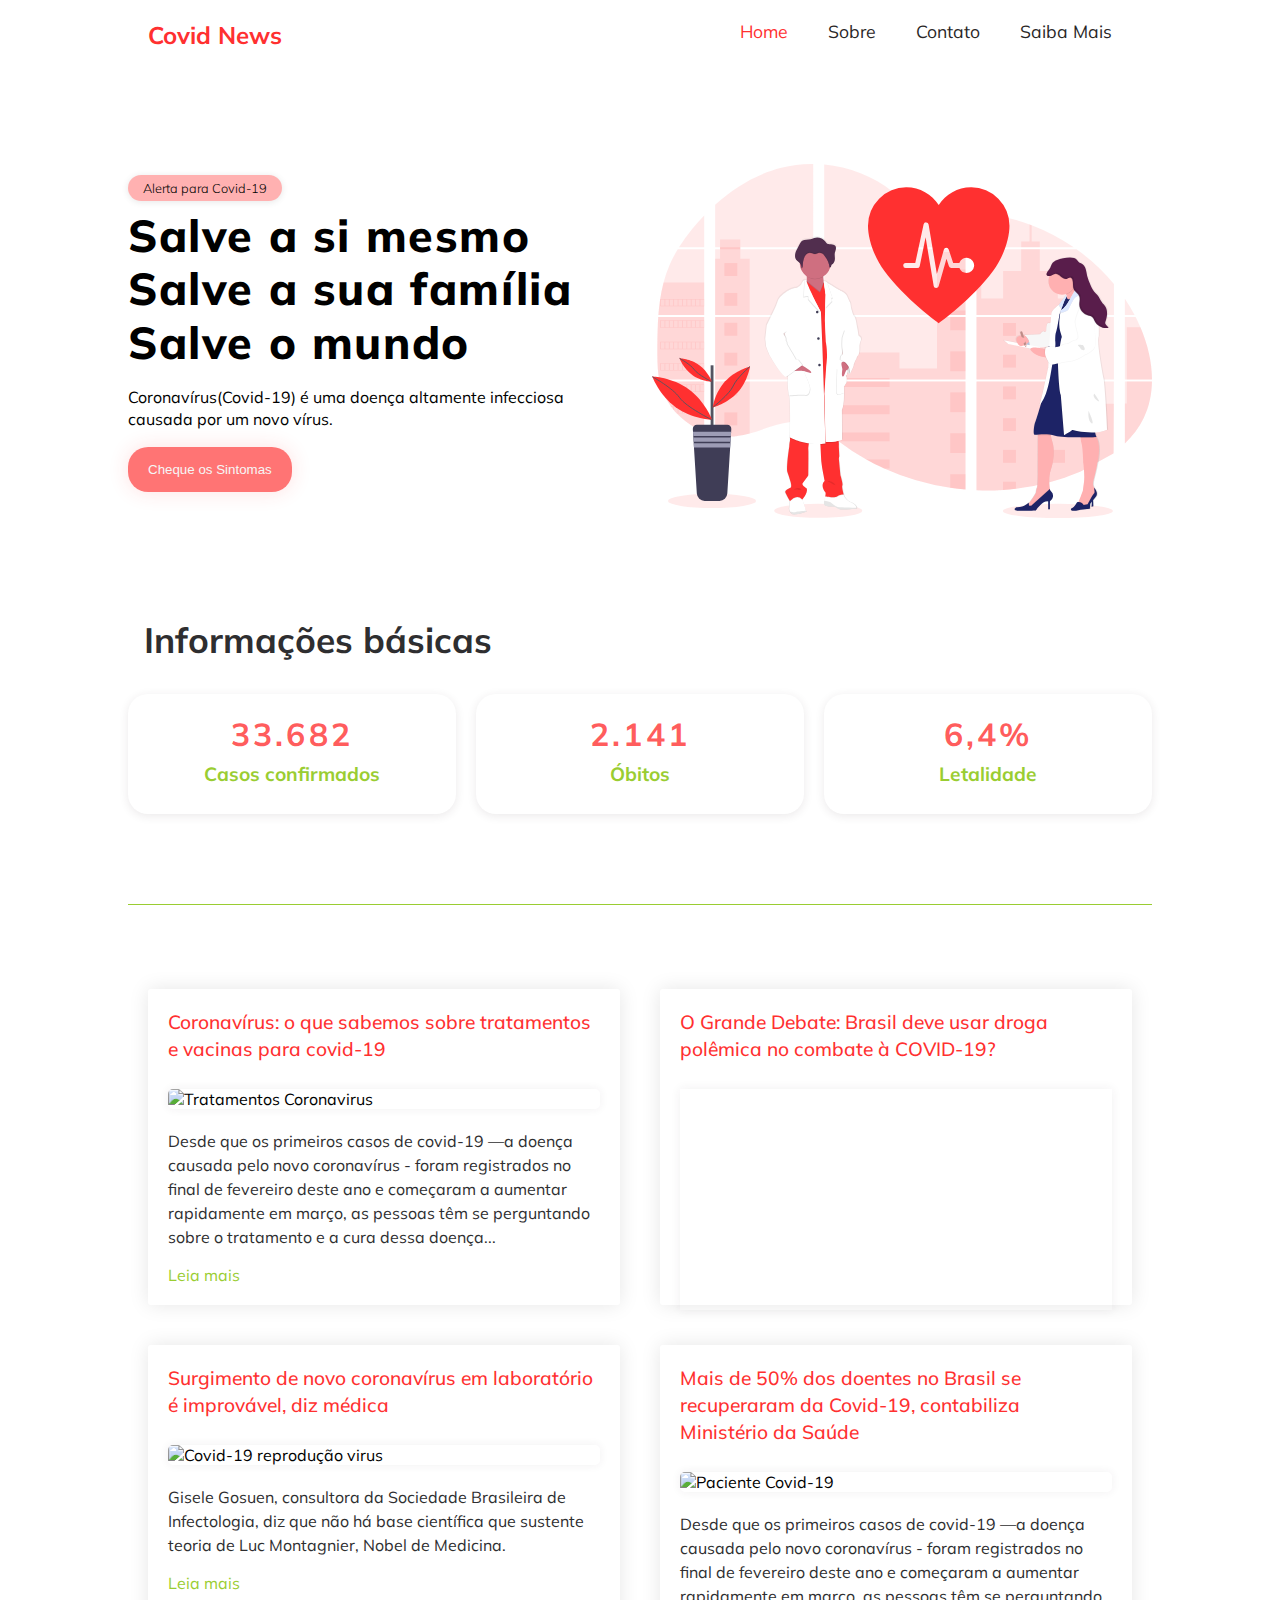
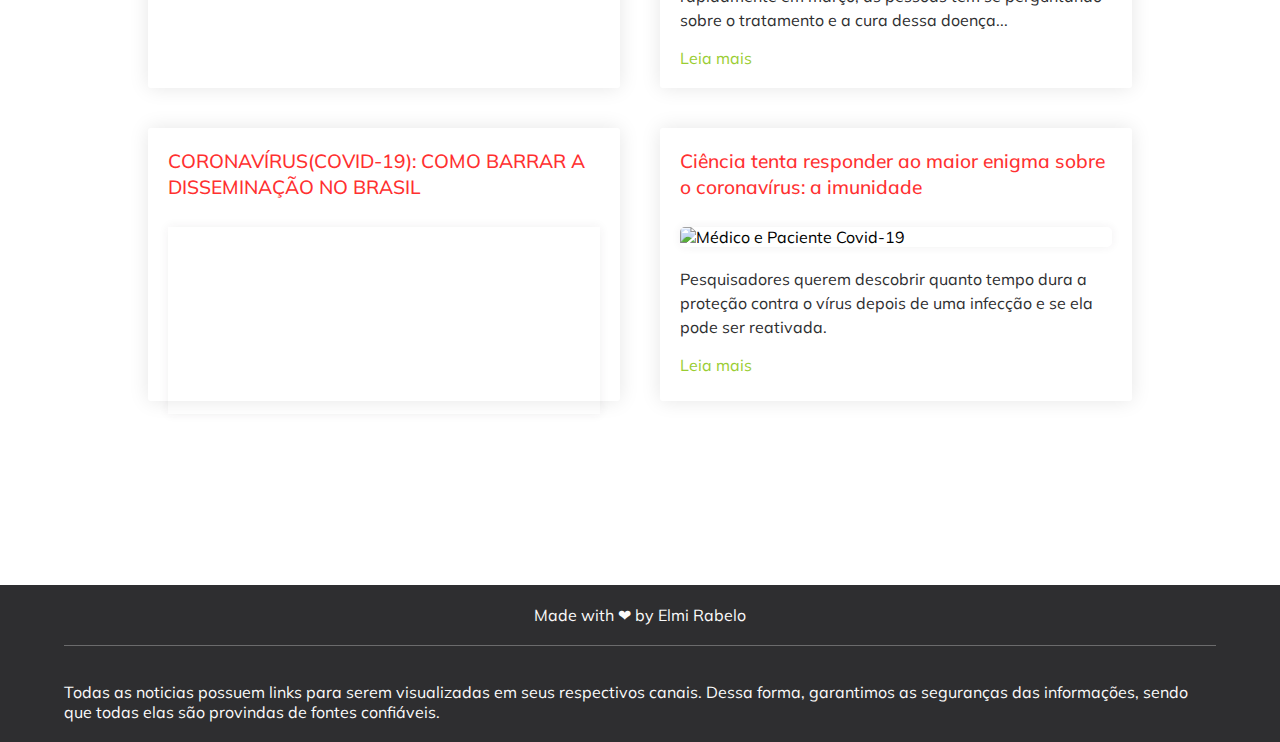
==== index.html @ d10ddb3e "Primeira versão do site completa" ====
<!DOCTYPE html>
<html lang="en">

<head>
  <meta charset="UTF-8">
  <meta name="viewport" content="width=device-width, initial-scale=1.0">
  <link href="https://fonts.googleapis.com/css2?family=Muli:wght@300;400;500;700;800;900&display=swap" rel="stylesheet">
  <link rel="stylesheet" href="styles/styles.css">
  <title>Covid News | Se informe com a verdade</title>
</head>

<body>
  <header>
    <h1>Covid News</h1>
    <nav>
      <ul>
        <li>
          <a href="index.html" class="selected">Home</a>
        </li>
        <li>
          <a href="about.html">Sobre</a>
        </li>
        <li>
          <a href="contact.html">Contato</a>
        </li>
        <li>
          <a href="more.html">Saiba Mais</a>
        </li>
      </ul>
    </nav>
  </header>
  <main class="container">
    <section class="hero">
      <article class="hero-content">
        <span>Alerta para Covid-19</span>
        <h2>Salve a si mesmo</h2>
        <h2>Salve a sua família</h2>
        <h2>Salve o mundo</h2>
        <p>Coronavírus(Covid-19) é uma doença altamente infecciosa causada por um novo vírus.</p>
        <button>Cheque os Sintomas</button>
      </article>
      <img src="images/corona-news.svg" alt="Coronavirus">
    </section>
    <h3 class="info-data-title">Informações básicas</h3>
    <section class="info-data-card">
      <div class="info-data-item">
        <span>33.682</span>
        <h4>Casos confirmados</h4>
      </div>
      <div class="info-data-item">
        <span>2.141</span>
        <h4>Óbitos</h4>
      </div>
      <div class="info-data-item">
        <span>6,4%</span>
        <h4>Letalidade</h4>
      </div>
    </section>
    <section class="news-covid">
      <article class="news-item">
        <h3>Coronavírus: o que sabemos sobre tratamentos e vacinas para covid-19</h3>
        <img
          src="https://conteudo.imguol.com.br/c/entretenimento/51/2020/03/28/coronavirus-remedios-1585422598675_v2_900x506.jpg"
          alt="Tratamentos Coronavirus">
        <p>Desde que os primeiros casos de covid-19 —a doença causada pelo novo coronavírus - foram registrados no final
          de fevereiro deste ano e começaram a aumentar rapidamente em março, as pessoas têm se perguntando sobre o
          tratamento e a cura dessa doença...</p>
        <a
          href="https://www.uol.com.br/vivabem/noticias/redacao/2020/03/28/coronavirus-o-que-sabemos-sobre-tratamentos-vacinas-e-a-possivel-cura.htm">Leia
          mais</a>
      </article>
      <article class="news-item">
        <h3>O Grande Debate: Brasil deve usar droga polêmica no combate à COVID-19?</h3>
        <iframe width="100%" height="auto" src="https://www.youtube.com/embed/slQKlYn_1P8" frameborder="0"
          allow="accelerometer; autoplay; encrypted-media; gyroscope; picture-in-picture" allowfullscreen></iframe>
      </article>
      <article class="news-item">
        <h3>Surgimento de novo coronavírus em laboratório é improvável, diz médica</h3>
        <img
          src="https://img.r7.com/images/coronavirus-ilustracao-mostra-novo-virus-29012020214335295?dimensions=660x360"
          alt="Covid-19 reprodução virus">
        <p>Gisele Gosuen, consultora da Sociedade Brasileira de Infectologia, diz que não há base científica que
          sustente teoria de Luc Montagnier, Nobel de Medicina.</p>
        <a
          href="https://noticias.r7.com/saude/surgimento-de-novo-coronavirus-em-laboratorio-e-improvavel-diz-medica-17042020">Leia
          mais</a>
      </article>
      <article class="news-item">
        <h3>Mais de 50% dos doentes no Brasil se recuperaram da Covid-19, contabiliza Ministério da Saúde</h3>
        <img
          src="https://ogimg.infoglobo.com.br/in/24377552-52f-c76/FT1086A/652/x87845823_Brazilian-army-officers-and-members-of-the-Biological-Radiological-and-Nuclear-Chemical.jpg.pagespeed.ic.QyN0mlGTX5.jpg"
          alt="Paciente Covid-19">
        <p>Desde que os primeiros casos de covid-19 —a doença causada pelo novo coronavírus - foram registrados no final
          de fevereiro deste ano e começaram a aumentar rapidamente em março, as pessoas têm se perguntando sobre o
          tratamento e a cura dessa doença...</p>
        <a
          href="https://oglobo.globo.com/sociedade/coronavirus/mais-de-50-dos-doentes-no-brasil-se-recuperaram-da-covid-19-contabiliza-ministerio-da-saude-24377513">Leia
          mais</a>
      </article>
      <article class="news-item">
        <h3>CORONAVÍRUS(COVID-19): COMO BARRAR A DISSEMINAÇÃO NO BRASIL</h3>
        <iframe width="100%" height="300" scrolling="no" frameborder="no" allow="autoplay"
          src="https://w.soundcloud.com/player/?url=https%3A//api.soundcloud.com/tracks/776087323&color=%23ff5500&auto_play=false&hide_related=false&show_comments=true&show_user=true&show_reposts=false&show_teaser=true&visual=true"></iframe>
      </article>
      <article class="news-item">
        <h3>Ciência tenta responder ao maior enigma sobre o coronavírus: a imunidade</h3>
        <img
          src="https://imagens.brasil.elpais.com/resizer/fvwPFUmBpuGe8MZ6v6bADjourWk=/1500x0/arc-anglerfish-eu-central-1-prod-prisa.s3.amazonaws.com/public/KUC2MGX7IBDEDKIHJCRFB3XULU.jpg"
          alt="Médico e Paciente Covid-19">
        <p>Pesquisadores querem descobrir quanto tempo dura a proteção contra o vírus depois de uma infecção e se ela
          pode ser reativada.</p>
        <a href="">Leia mais</a>
      </article>
    </section>
  </main>
  <footer>
    <p class="made-by">Made with ❤ by Elmi Rabelo</p>
    <div id="saiba-mais">
      <p>Todas as noticias possuem links para serem visualizadas em seus respectivos canais. Dessa forma, garantimos as
        seguranças das informações, sendo que todas elas são provindas de fontes confiáveis.</p>
    </div>
  </footer>
</body>

</html>
---- styles/styles.css ----
* {
  margin: 0;
  padding: 0;
  box-sizing: border-box;
}

body {
  font-family: 'Muli', sans-serif;
}

a, a:visited, a:active {
  text-decoration: none;
}
h1, h2, h3, h4, h5 {
  margin: 0;
}

/* ------------- Navigation ----------------- */
.selected {
  color: #FF3030;
}

header {
  display: flex;
  justify-content: space-between;
  height: 100px;
  width: 80%;
  padding: 20px;
  margin: 0 auto;
}

header h1 {
  font-size: 1.5rem;
  color: #FF3030;
}

header nav ul{
  list-style: none;
  display: flex;
}

nav ul li a {
  text-decoration: none;
  padding: 10px 20px;
  font-size: 1.1rem;
  color: #292626;
}

nav ul li a:hover {
  color: #9acd32;
}

.container {
  display: flex;
  flex-direction: column;
  align-items: center;
  width: 80%;
  margin: 0 auto;
}
/* ------------- Hero Section ----------------- */
.hero {
  display: grid;
  grid-template-columns: 2fr 1fr;
  grid-gap: 20px;
  margin-top: 64px;
  align-items: center;
}

.hero img {
  display: block;
  align-self: start;
  max-width: 500px;
  height: auto;
  object-fit: contain;
  transition: all 0.5s ease;
}

.hero img:hover {
  transform: translateY(-30px);
}

.hero-content {
  max-width: 500px;
}

.hero-content span {
  background-color: rgba(255, 48, 48, 0.377);
  padding: 5px 15px;
  border-radius: 15px;
  display: inline-block;
  margin-bottom: 8px;
  box-shadow: 0 1px 7px rgba(20, 20, 20, 0.1);
  font-size: 0.8rem;
  font-weight: 300;
}

.hero-content h2 {
  font-size: 2.8rem;
  line-height: 1.2;
  font-weight: 800;
  letter-spacing: 0.1rem;
}

.hero-content p {
  margin-top: 16px;
  line-height: 1.4;
  font-weight: 400;
}

.hero-content button {
  padding: 15px 20px;
  border-radius: 20px;
  margin: 16px 0;
  background-color: rgba(255, 48, 48, 0.671);
  color: #f6f6f6;
  box-shadow: 0 0 20px rgba(255, 48, 48, 0.144);
  border: none;
  outline: none;
}

.hero-content button:hover {
  cursor: pointer;
}

/* ------------- Info data Section ----------------- */

.info-data-title {
  font-size: 2.2rem;
  margin: 100px 0 32px 16px;
  color: #2e2e30;
  font-weight: bold;
  align-self: flex-start;
}

.info-data-card {
  display: grid;
  grid-template-columns: 1fr 1fr 1fr;
  grid-gap: 20px;
  width: 100%;
}

.info-data-item span {
  font-size: 2rem;
  letter-spacing: 0.2rem;
  font-weight: 700;
  color: rgba(255, 48, 48, 0.795);
  text-align: center;
}

.info-data-item h4 {
  font-size: 1.2rem;
  color: #9acd32;
  margin: 8px 0;
  text-align: center;
}

.info-data-item {
  display: flex;
  flex-direction: column;
  align-items: center;
  border-right: none;
  padding: 20px;
  border-radius: 20px;
  box-shadow: 0 2px 10px rgba(60, 40, 50, 0.1);
  position: relative;
}

/* ------------- News Section ----------------- */

.news-covid {
  display: flex;
  flex-wrap: wrap;
  display: grid;
  grid-template-columns: repeat(auto-fill, minmax(450px, 1fr));
  grid-auto-rows: minmax(150px, auto);
  border-top: 1px solid #9acd32;
  padding: 64px 0;
  margin-top: 90px;
}

.news-item {
  margin: 20px;
  padding: 20px;
  box-shadow: 0 0 20px rgba(20, 20, 20, 0.1);
  border-radius: 3px;
}

.news-item h3 {
  font-size: 1.2rem;
  line-height: 1.4;
  font-weight: 500;
  margin-bottom: 26px;
  color: #FF3030;
}

.news-item p {
  color: #2e2e30;
  line-height: 1.5;
}

.news-item a {
  display: inline-block;
  text-decoration: none;
  margin-top: 16px;
  color: #9acd32;
}

.news-item iframe {
  height: 80%;
  box-shadow: 0 0 10px rgba(60, 40, 50, 0.07);
}
.news-item img {
  display: block;
  width: 100%;
  margin-bottom: 20px;
  border-radius: 5px;
  box-shadow: 0 0 10px rgba(60, 40, 50, 0.07);
}

/* ------------- About page ----------------- */
.container-profile {
  display: grid;
  grid-template-columns: 1fr 2fr;
}

.profile-title {
  font-size: 2.4rem;
  color: #FF3030;
  font-weight: 800;
  line-height: 1.6;
  align-self: flex-start;
  margin: 64px 0;
}

.container-profile a {
  background-color: #9acd32;
  color: #2e2e30;
  padding: 5px 15px;
  border-radius: 10px;
  display: inline-block;
  margin: 16px 0;
  box-shadow: 0 1 10px rgba(60, 40, 50, 0.1);
}

.container-profile img {
  width: 80%;
  max-width: 300px;
  box-shadow: 0 0 20px rgba(60, 40, 50, 0.07);
  border-radius: 10px;
  display: block;
  transition: all 1.5s ease;
}

.container-profile img:hover {
  transform: scale(1.1);
  box-shadow: 0 0 40px rgba(60, 40, 50, 0.5);
}


.container-profile p {
  line-height: 1.5;
  color: #2e2e30;
  align-self: flex-start;
}


footer {
  margin-top: 100px;
  padding: 0 64px;
  background-color: #2e2e30;
  color: #fafafa;
}

footer div {
  padding: 20px 0;
}

.made-by {
  text-align: center;
  margin: 16px 0;
  padding: 20px;
  border-bottom: 1px solid rgba(170, 170, 170, 0.493);
}

/* ------------- More page ----------------- */
.more-title {
  font-size: 2.4rem;
  color: #FF3030;
  font-weight: 800;
  line-height: 1.6;
  align-self: flex-start;
  margin: 64px 0;
}

.more-container {
  display: grid;
  grid-template-columns: 2fr 1fr;
  grid-gap: 32px;
}

.more-container img {
  display: block;
  align-self: center;
  max-width: 450px;
  height: auto;
  object-fit: contain;
  transition: all 0.5s ease;
}
.more-container img:hover {
  transform: translateY(-30px);
}

.more-container ul {
  max-width: 500px;
}

.more-container ul li {
  margin: 20px 0;
}

.more-container ul li a {
  text-decoration: none;
  color: #FF3030;
  display: block;
  margin: 8px 0;
}
.more-container ul li a:hover {
  color: #9acd32;
}

@media (max-width: 950px) {
  .container {
    width: 100%;
    padding: 1.6rem;
  }

  .more-container, .hero, .container-profile img {
    max-width: 350px;
  }

  .more-title, .profile-title, .info-data-title {
    font-size: 1.8rem;
    width: 90%;
    text-align: left;
    align-self: flex-start;
  }
  
  .hero img {
    display: block;
    justify-self: center;
    max-width: 350px;
    margin: 32px 0;
  }
  
  .hero-content {
    max-width: 450px;
  }
}

@media (max-width: 650px) {
  header {
    flex-direction: column;
    align-items: center;
  }
  header h1 {
    margin-bottom: 16px;
  }
  .container {
    width: 100%;
    padding: 1.6rem;
  }
  .more-container, .hero, .container-profile {
    display: grid;
    grid-template-columns: 1fr;
  }

  .more-container, .hero, .container-profile img {
    margin: 16px 0 32px 0;
    align-self: center;
    justify-self: center;
  }

  .more-title, .profile-title, .info-data-title {
    font-size: 1.8rem;
    width: 90%;
    text-align: left;
    align-self: flex-start;
  }

  .hero {
    display: grid;
    grid-template-columns: 1fr;
    justify-content: center;
  }
  
  .hero img {
    display: block;
    justify-self: center;
    max-width: 350px;
    margin: 32px 0;
  }
  
  .hero-content {
    max-width: 450px;
  }
  
  .hero-content h2 {
    font-size: 1.9rem;
  }

  .info-data-card {
    display: grid;
    grid-template-columns: 1fr;
  }


}
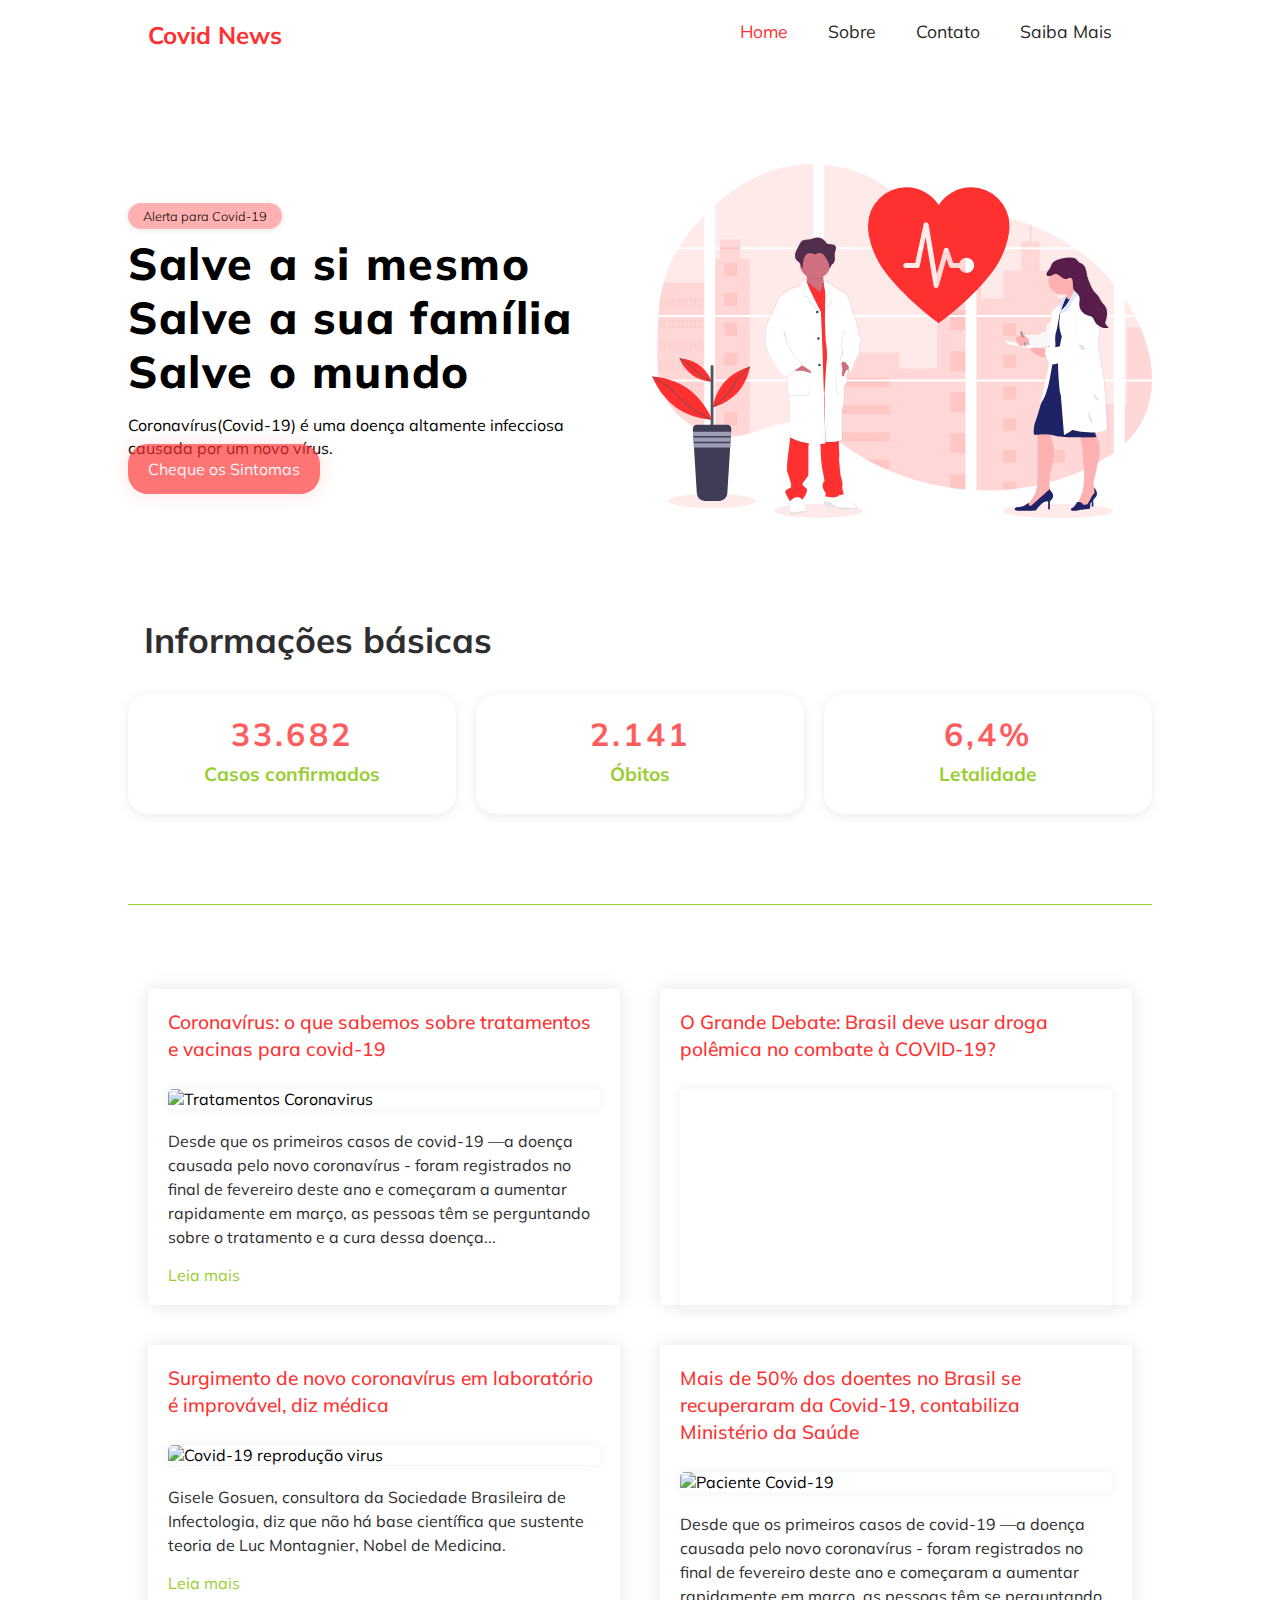
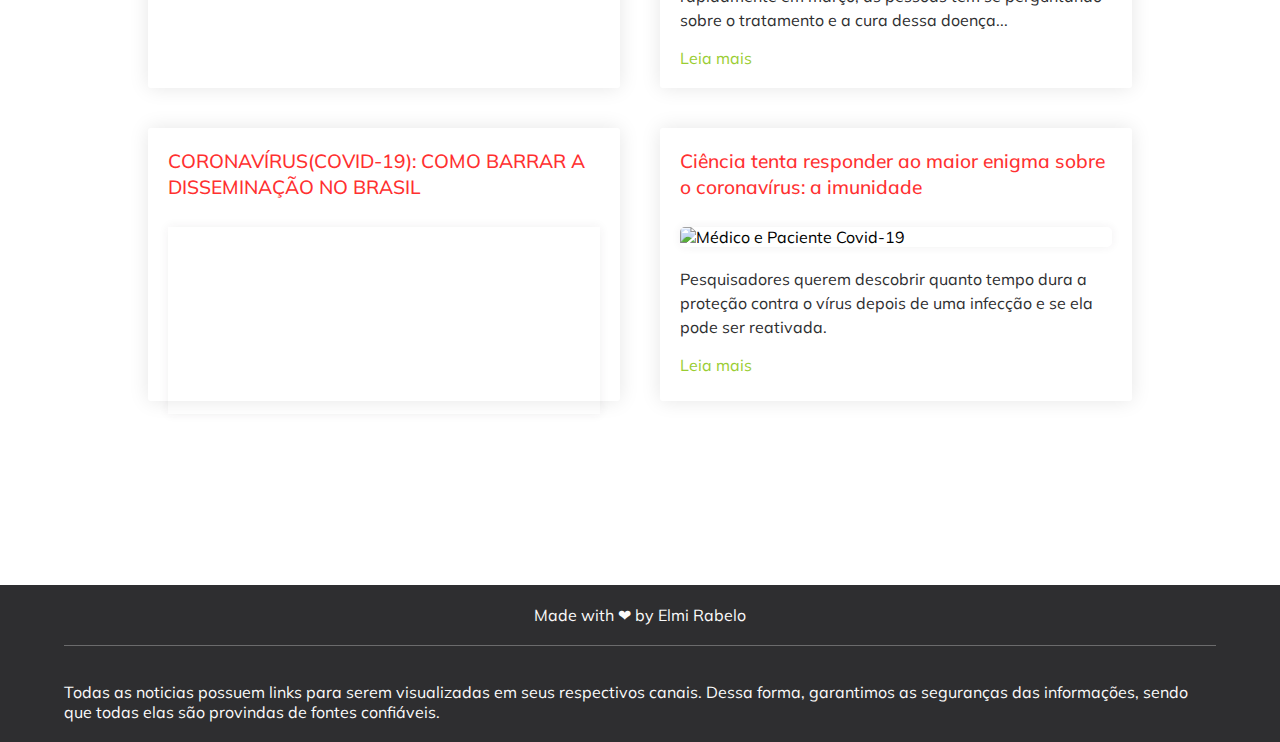
==== commit dc4fa85c: "Fix no botão de sintomas" ====
--- a/index.html
+++ b/index.html
@@ -37,7 +37,10 @@
         <h2>Salve a sua família</h2>
         <h2>Salve o mundo</h2>
         <p>Coronavírus(Covid-19) é uma doença altamente infecciosa causada por um novo vírus.</p>
-        <button>Cheque os Sintomas</button>
+        <a href="https://www.minhavida.com.br/saude/materias/36071-sintomas-de-coronavirus-veja-quais-sao-os-primeiros-sinais"
+          target="_blank">
+          Cheque os Sintomas
+        </a>
       </article>
       <img src="images/corona-news.svg" alt="Coronavirus">
     </section>
--- a/styles/styles.css
+++ b/styles/styles.css
@@ -108,7 +108,8 @@
   font-weight: 400;
 }
 
-.hero-content button {
+.hero-content a {
+  text-decoration: none;
   padding: 15px 20px;
   border-radius: 20px;
   margin: 16px 0;
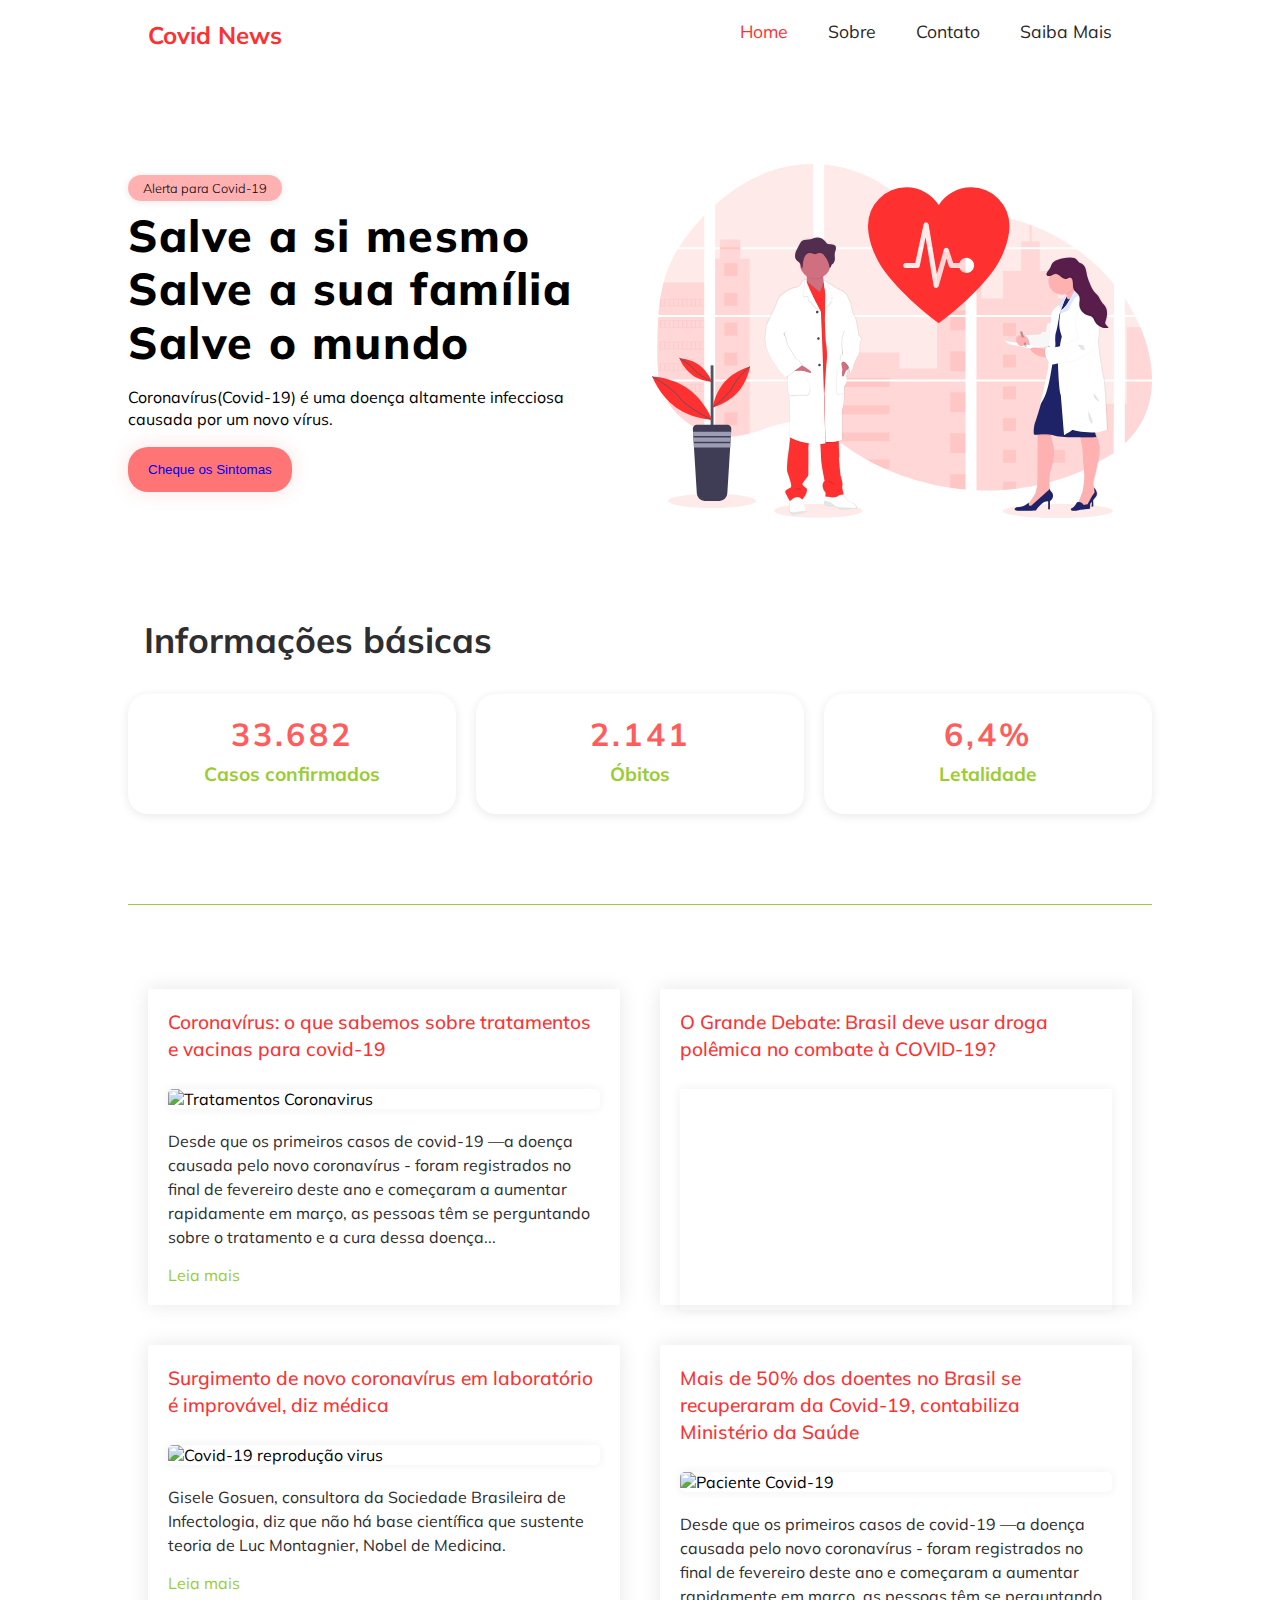
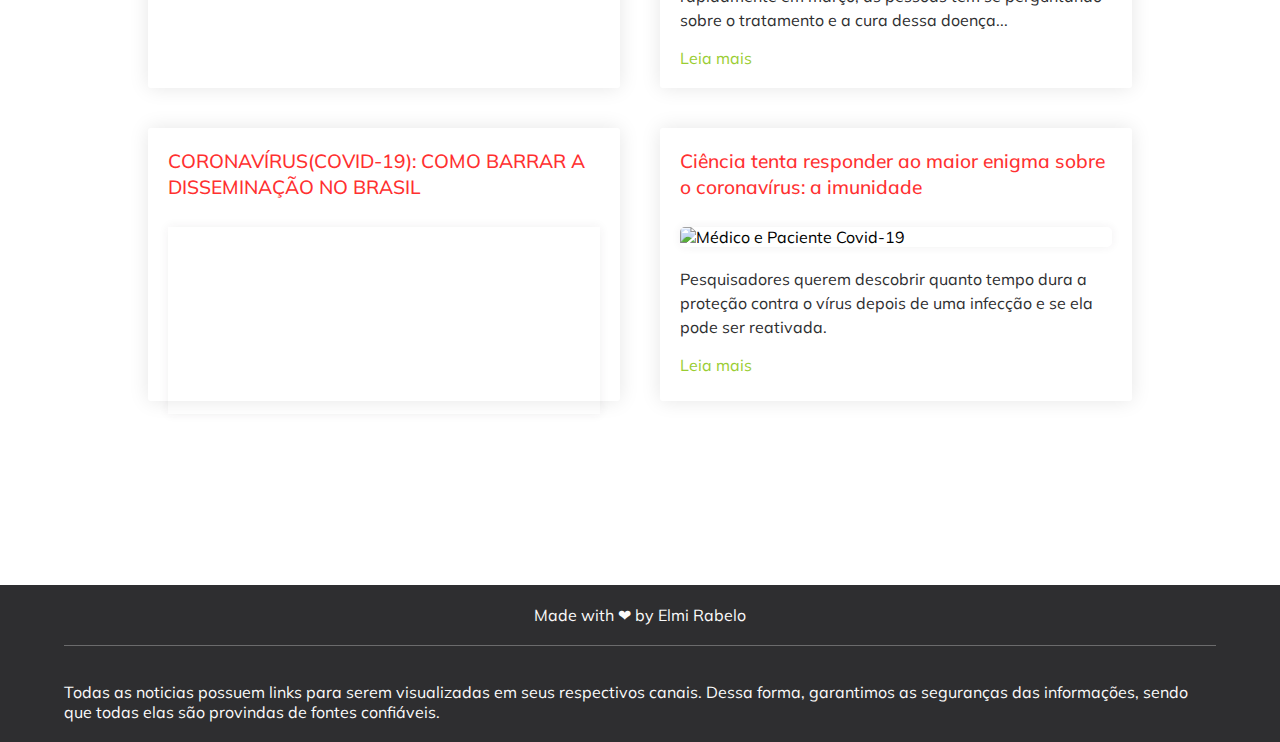
==== commit d54cba22: "Fix no botão de sintomas" ====
--- a/index.html
+++ b/index.html
@@ -37,10 +37,12 @@
         <h2>Salve a sua família</h2>
         <h2>Salve o mundo</h2>
         <p>Coronavírus(Covid-19) é uma doença altamente infecciosa causada por um novo vírus.</p>
-        <a href="https://www.minhavida.com.br/saude/materias/36071-sintomas-de-coronavirus-veja-quais-sao-os-primeiros-sinais"
-          target="_blank">
-          Cheque os Sintomas
-        </a>
+        <button>
+          <a href="https://www.minhavida.com.br/saude/materias/36071-sintomas-de-coronavirus-veja-quais-sao-os-primeiros-sinais"
+            target="_blank">
+            Cheque os Sintomas
+          </a>
+        </button>
       </article>
       <img src="images/corona-news.svg" alt="Coronavirus">
     </section>
--- a/styles/styles.css
+++ b/styles/styles.css
@@ -108,8 +108,10 @@
   font-weight: 400;
 }
 
-.hero-content a {
+.hero-content button a {
   text-decoration: none;
+}
+.hero-content button {
   padding: 15px 20px;
   border-radius: 20px;
   margin: 16px 0;
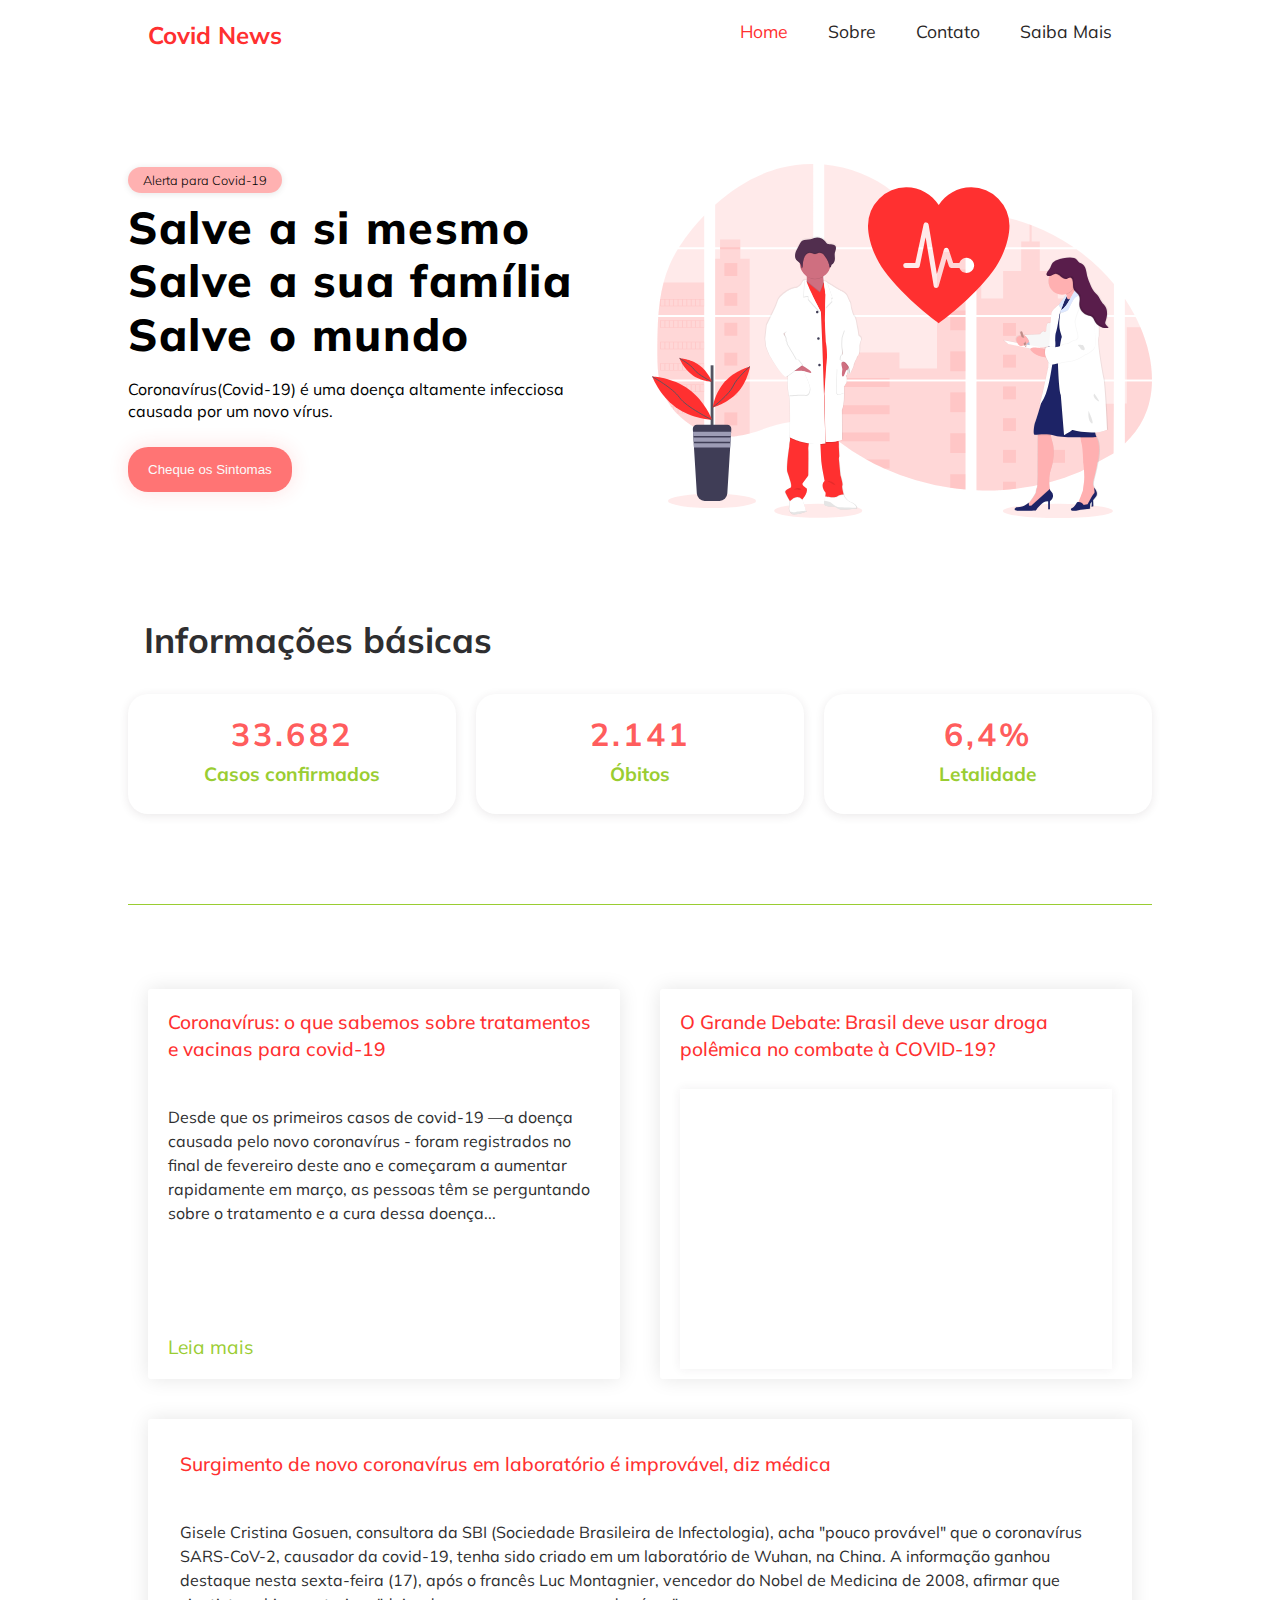
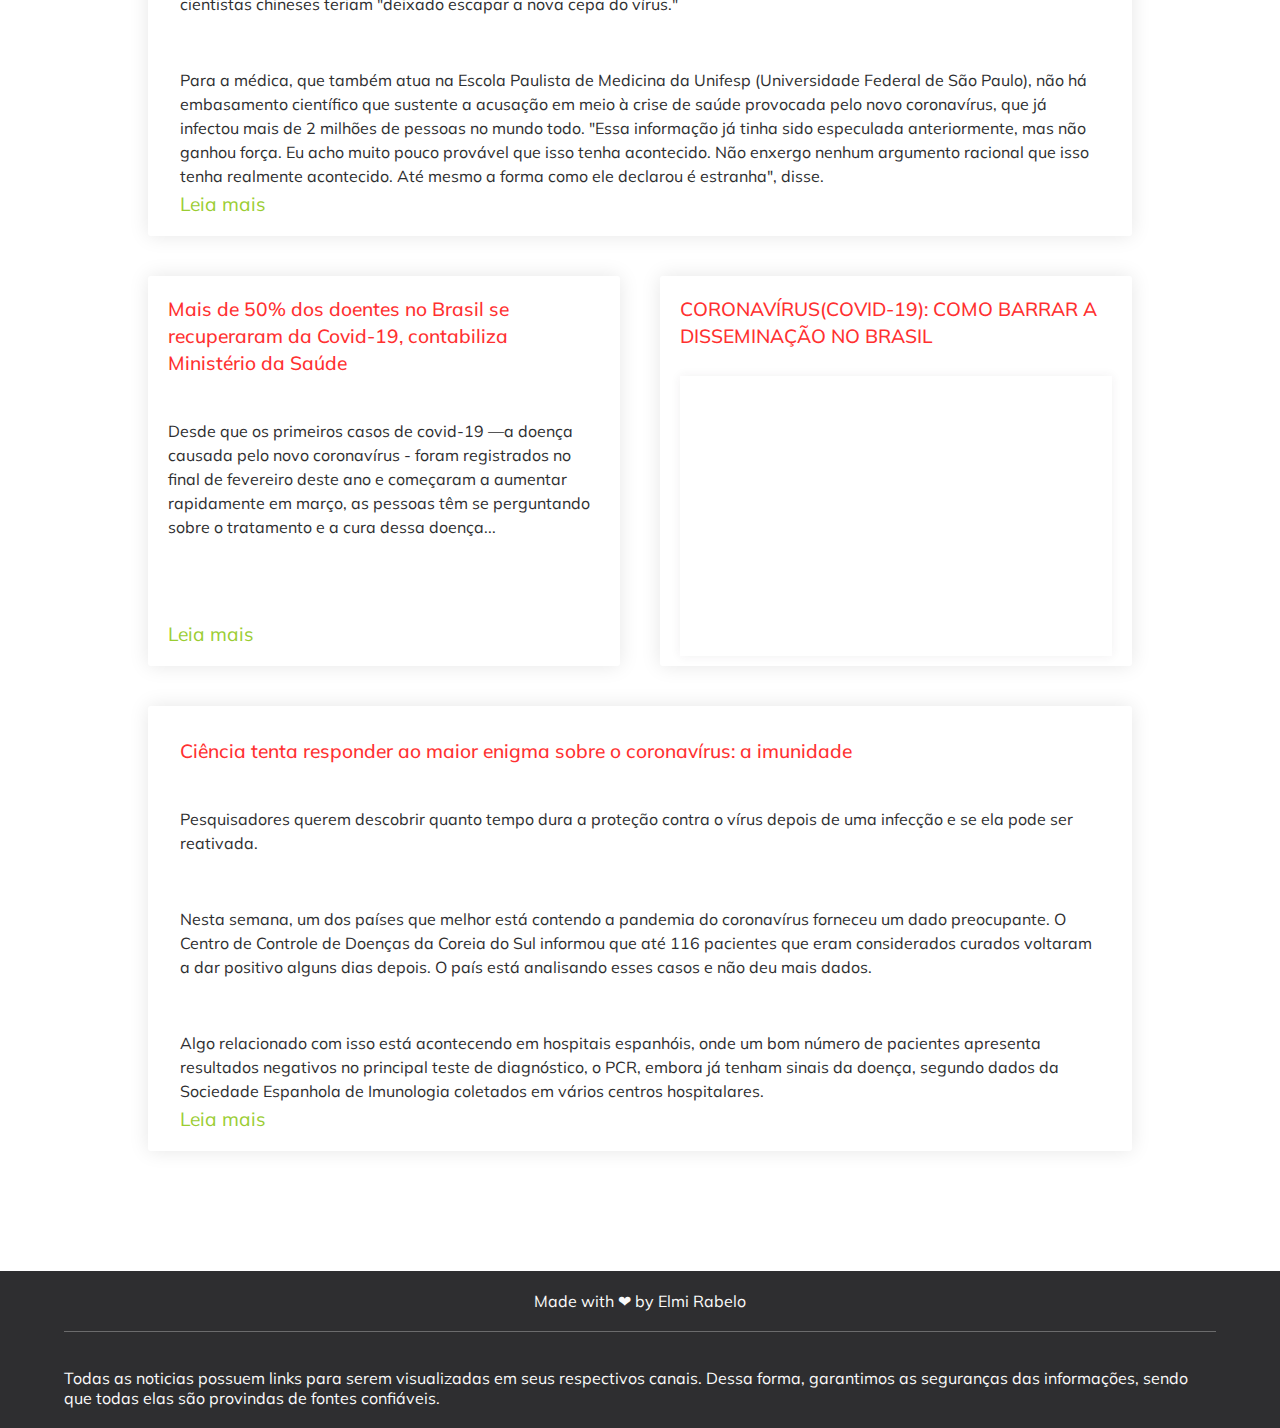
==== commit 580fe8a4: "Adicionado favicon e responsividade ao projeto" ====
--- a/index.html
+++ b/index.html
@@ -6,6 +6,7 @@
   <meta name="viewport" content="width=device-width, initial-scale=1.0">
   <link href="https://fonts.googleapis.com/css2?family=Muli:wght@300;400;500;700;800;900&display=swap" rel="stylesheet">
   <link rel="stylesheet" href="styles/styles.css">
+  <link rel="shortcut icon" href="images/favicon.ico" />
   <title>Covid News | Se informe com a verdade</title>
 </head>
 
@@ -64,9 +65,7 @@
     <section class="news-covid">
       <article class="news-item">
         <h3>Coronavírus: o que sabemos sobre tratamentos e vacinas para covid-19</h3>
-        <img
-          src="https://conteudo.imguol.com.br/c/entretenimento/51/2020/03/28/coronavirus-remedios-1585422598675_v2_900x506.jpg"
-          alt="Tratamentos Coronavirus">
+
         <p>Desde que os primeiros casos de covid-19 —a doença causada pelo novo coronavírus - foram registrados no final
           de fevereiro deste ano e começaram a aumentar rapidamente em março, as pessoas têm se perguntando sobre o
           tratamento e a cura dessa doença...</p>
@@ -81,20 +80,28 @@
       </article>
       <article class="news-item">
         <h3>Surgimento de novo coronavírus em laboratório é improvável, diz médica</h3>
-        <img
-          src="https://img.r7.com/images/coronavirus-ilustracao-mostra-novo-virus-29012020214335295?dimensions=660x360"
-          alt="Covid-19 reprodução virus">
-        <p>Gisele Gosuen, consultora da Sociedade Brasileira de Infectologia, diz que não há base científica que
-          sustente teoria de Luc Montagnier, Nobel de Medicina.</p>
+
+        <p>Gisele Cristina Gosuen, consultora da SBI (Sociedade Brasileira de Infectologia), acha "pouco provável" que o
+          coronavírus SARS-CoV-2, causador da covid-19, tenha sido criado em um laboratório de Wuhan, na China. A
+          informação ganhou destaque nesta sexta-feira (17), após o francês Luc Montagnier, vencedor do Nobel de
+          Medicina de 2008, afirmar que cientistas chineses teriam "deixado escapar a nova cepa do vírus."</p>
+        <br>
+        <p>
+          Para a médica, que também atua na Escola Paulista de Medicina da Unifesp (Universidade Federal de São Paulo),
+          não há embasamento científico que sustente a acusação em meio à crise de saúde provocada pelo novo
+          coronavírus, que já infectou mais de 2 milhões de pessoas no mundo todo.
+
+          "Essa informação já tinha sido especulada anteriormente, mas não ganhou força. Eu acho muito pouco provável
+          que isso tenha acontecido. Não enxergo nenhum argumento racional que isso tenha realmente acontecido. Até
+          mesmo a forma como ele declarou é estranha", disse.
+        </p>
         <a
           href="https://noticias.r7.com/saude/surgimento-de-novo-coronavirus-em-laboratorio-e-improvavel-diz-medica-17042020">Leia
           mais</a>
       </article>
       <article class="news-item">
         <h3>Mais de 50% dos doentes no Brasil se recuperaram da Covid-19, contabiliza Ministério da Saúde</h3>
-        <img
-          src="https://ogimg.infoglobo.com.br/in/24377552-52f-c76/FT1086A/652/x87845823_Brazilian-army-officers-and-members-of-the-Biological-Radiological-and-Nuclear-Chemical.jpg.pagespeed.ic.QyN0mlGTX5.jpg"
-          alt="Paciente Covid-19">
+
         <p>Desde que os primeiros casos de covid-19 —a doença causada pelo novo coronavírus - foram registrados no final
           de fevereiro deste ano e começaram a aumentar rapidamente em março, as pessoas têm se perguntando sobre o
           tratamento e a cura dessa doença...</p>
@@ -109,12 +116,24 @@
       </article>
       <article class="news-item">
         <h3>Ciência tenta responder ao maior enigma sobre o coronavírus: a imunidade</h3>
-        <img
-          src="https://imagens.brasil.elpais.com/resizer/fvwPFUmBpuGe8MZ6v6bADjourWk=/1500x0/arc-anglerfish-eu-central-1-prod-prisa.s3.amazonaws.com/public/KUC2MGX7IBDEDKIHJCRFB3XULU.jpg"
-          alt="Médico e Paciente Covid-19">
+
         <p>Pesquisadores querem descobrir quanto tempo dura a proteção contra o vírus depois de uma infecção e se ela
           pode ser reativada.</p>
-        <a href="">Leia mais</a>
+        <br>
+        <p>
+          Nesta semana, um dos países que melhor está contendo a pandemia do coronavírus forneceu um dado preocupante. O
+          Centro de Controle de Doenças da Coreia do Sul informou que até 116 pacientes que eram considerados curados
+          voltaram a dar positivo alguns dias depois. O país está analisando esses casos e não deu mais dados.
+        </p>
+        <br>
+        <p>
+          Algo relacionado com isso está acontecendo em hospitais espanhóis, onde um bom número de pacientes apresenta
+          resultados negativos no principal teste de diagnóstico, o PCR, embora já tenham sinais da doença, segundo
+          dados da Sociedade Espanhola de Imunologia coletados em vários centros hospitalares.
+        </p>
+        <a
+          href="https://brasil.elpais.com/ciencia/2020-04-17/ciencia-tenta-responder-ao-maior-enigma-sobre-o-coronavirus-a-imunidade.html">Leia
+          mais</a>
       </article>
     </section>
   </main>
--- a/styles/styles.css
+++ b/styles/styles.css
@@ -110,11 +110,12 @@
 
 .hero-content button a {
   text-decoration: none;
+  color: #fafafa;
 }
 .hero-content button {
   padding: 15px 20px;
   border-radius: 20px;
-  margin: 16px 0;
+  margin: 24px 0;
   background-color: rgba(255, 48, 48, 0.671);
   color: #f6f6f6;
   box-shadow: 0 0 20px rgba(255, 48, 48, 0.144);
@@ -175,10 +176,11 @@
   display: flex;
   flex-wrap: wrap;
   display: grid;
-  grid-template-columns: repeat(auto-fill, minmax(450px, 1fr));
-  grid-auto-rows: minmax(150px, auto);
+  grid-template-columns: repeat(auto-fit, minmax(450px, 1fr));
+  grid-auto-rows: minmax(430px, auto);
+  grid-auto-flow: dense;
   border-top: 1px solid #9acd32;
-  padding: 64px 0;
+  padding-top: 64px;
   margin-top: 90px;
 }
 
@@ -187,6 +189,15 @@
   padding: 20px;
   box-shadow: 0 0 20px rgba(20, 20, 20, 0.1);
   border-radius: 3px;
+  position: relative;
+}
+.news-item:nth-child(3n) {
+  grid-column: 1 / -1;
+  padding: 32px;
+}
+
+.news-item:nth-child(3n) a {
+  left: 32px;
 }
 
 .news-item h3 {
@@ -200,13 +211,18 @@
 .news-item p {
   color: #2e2e30;
   line-height: 1.5;
+  padding: 16px 0;
 }
 
 .news-item a {
   display: inline-block;
   text-decoration: none;
+  font-size: 1.2rem;
   margin-top: 16px;
   color: #9acd32;
+  position: absolute;
+  bottom: 20px;
+  left: 20px;
 }
 
 .news-item iframe {
@@ -349,6 +365,10 @@
     align-self: flex-start;
   }
   
+  .more-container ul {
+    max-width: 350px;
+  }
+
   .hero img {
     display: block;
     justify-self: center;
@@ -417,5 +437,7 @@
     grid-template-columns: 1fr;
   }
 
-
+  .more-container img {
+    max-width: 350px;
+  }
 }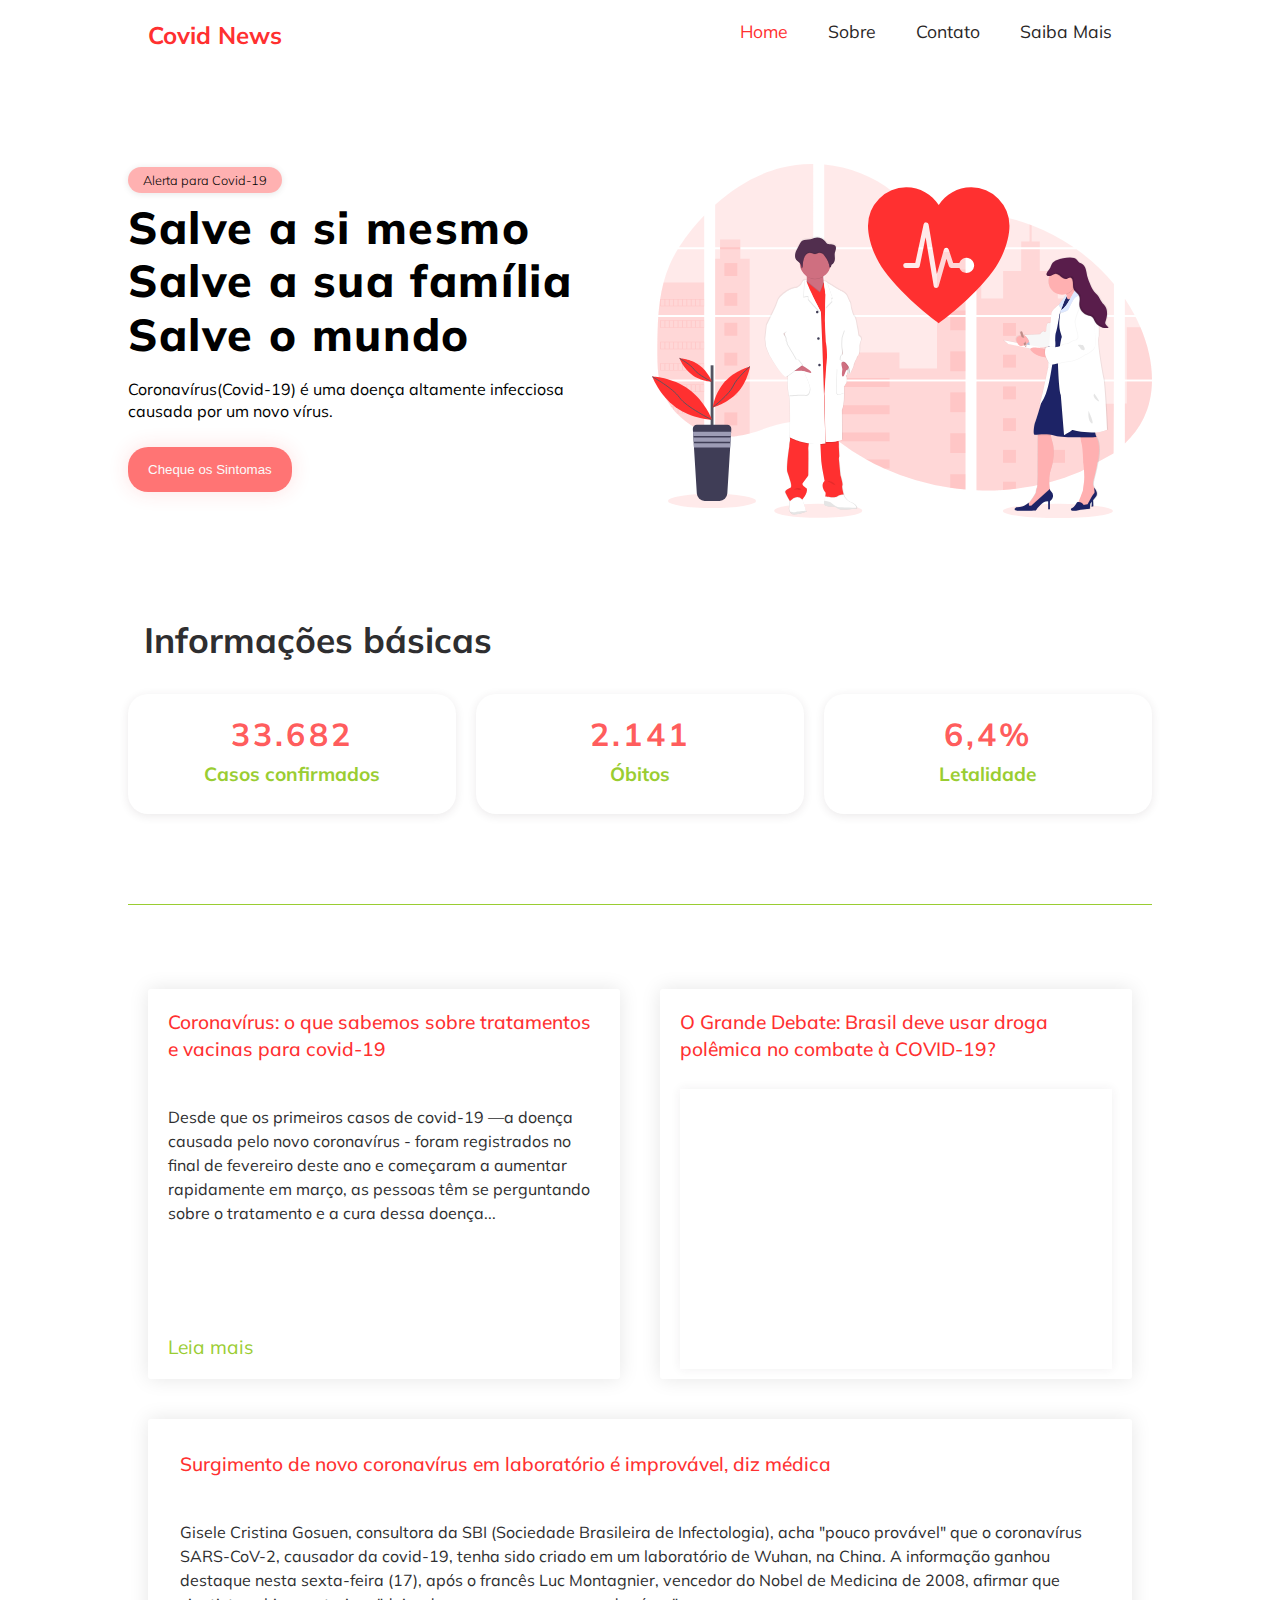
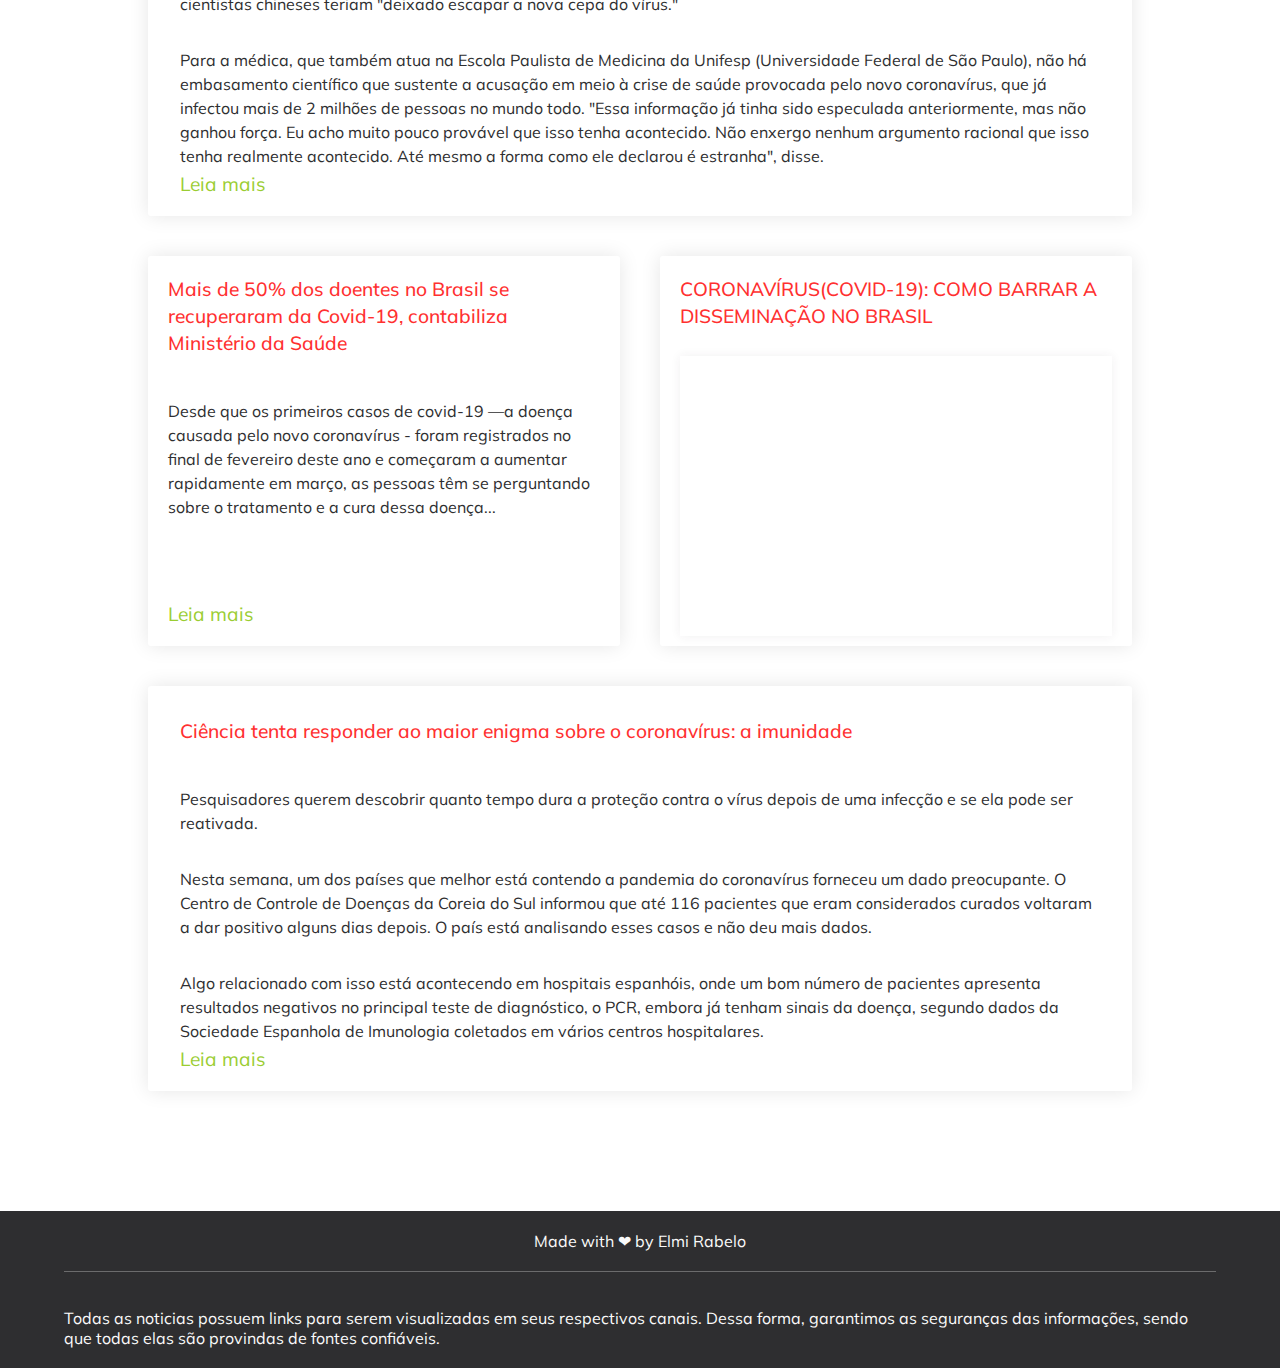
==== commit e4799e46: "Fix alguns estilos" ====
--- a/index.html
+++ b/index.html
@@ -65,7 +65,6 @@
     <section class="news-covid">
       <article class="news-item">
         <h3>Coronavírus: o que sabemos sobre tratamentos e vacinas para covid-19</h3>
-
         <p>Desde que os primeiros casos de covid-19 —a doença causada pelo novo coronavírus - foram registrados no final
           de fevereiro deste ano e começaram a aumentar rapidamente em março, as pessoas têm se perguntando sobre o
           tratamento e a cura dessa doença...</p>
@@ -80,12 +79,10 @@
       </article>
       <article class="news-item">
         <h3>Surgimento de novo coronavírus em laboratório é improvável, diz médica</h3>
-
         <p>Gisele Cristina Gosuen, consultora da SBI (Sociedade Brasileira de Infectologia), acha "pouco provável" que o
           coronavírus SARS-CoV-2, causador da covid-19, tenha sido criado em um laboratório de Wuhan, na China. A
           informação ganhou destaque nesta sexta-feira (17), após o francês Luc Montagnier, vencedor do Nobel de
           Medicina de 2008, afirmar que cientistas chineses teriam "deixado escapar a nova cepa do vírus."</p>
-        <br>
         <p>
           Para a médica, que também atua na Escola Paulista de Medicina da Unifesp (Universidade Federal de São Paulo),
           não há embasamento científico que sustente a acusação em meio à crise de saúde provocada pelo novo
@@ -101,7 +98,6 @@
       </article>
       <article class="news-item">
         <h3>Mais de 50% dos doentes no Brasil se recuperaram da Covid-19, contabiliza Ministério da Saúde</h3>
-
         <p>Desde que os primeiros casos de covid-19 —a doença causada pelo novo coronavírus - foram registrados no final
           de fevereiro deste ano e começaram a aumentar rapidamente em março, as pessoas têm se perguntando sobre o
           tratamento e a cura dessa doença...</p>
@@ -116,16 +112,13 @@
       </article>
       <article class="news-item">
         <h3>Ciência tenta responder ao maior enigma sobre o coronavírus: a imunidade</h3>
-
         <p>Pesquisadores querem descobrir quanto tempo dura a proteção contra o vírus depois de uma infecção e se ela
           pode ser reativada.</p>
-        <br>
         <p>
           Nesta semana, um dos países que melhor está contendo a pandemia do coronavírus forneceu um dado preocupante. O
           Centro de Controle de Doenças da Coreia do Sul informou que até 116 pacientes que eram considerados curados
           voltaram a dar positivo alguns dias depois. O país está analisando esses casos e não deu mais dados.
         </p>
-        <br>
         <p>
           Algo relacionado com isso está acontecendo em hospitais espanhóis, onde um bom número de pacientes apresenta
           resultados negativos no principal teste de diagnóstico, o PCR, embora já tenham sinais da doença, segundo
